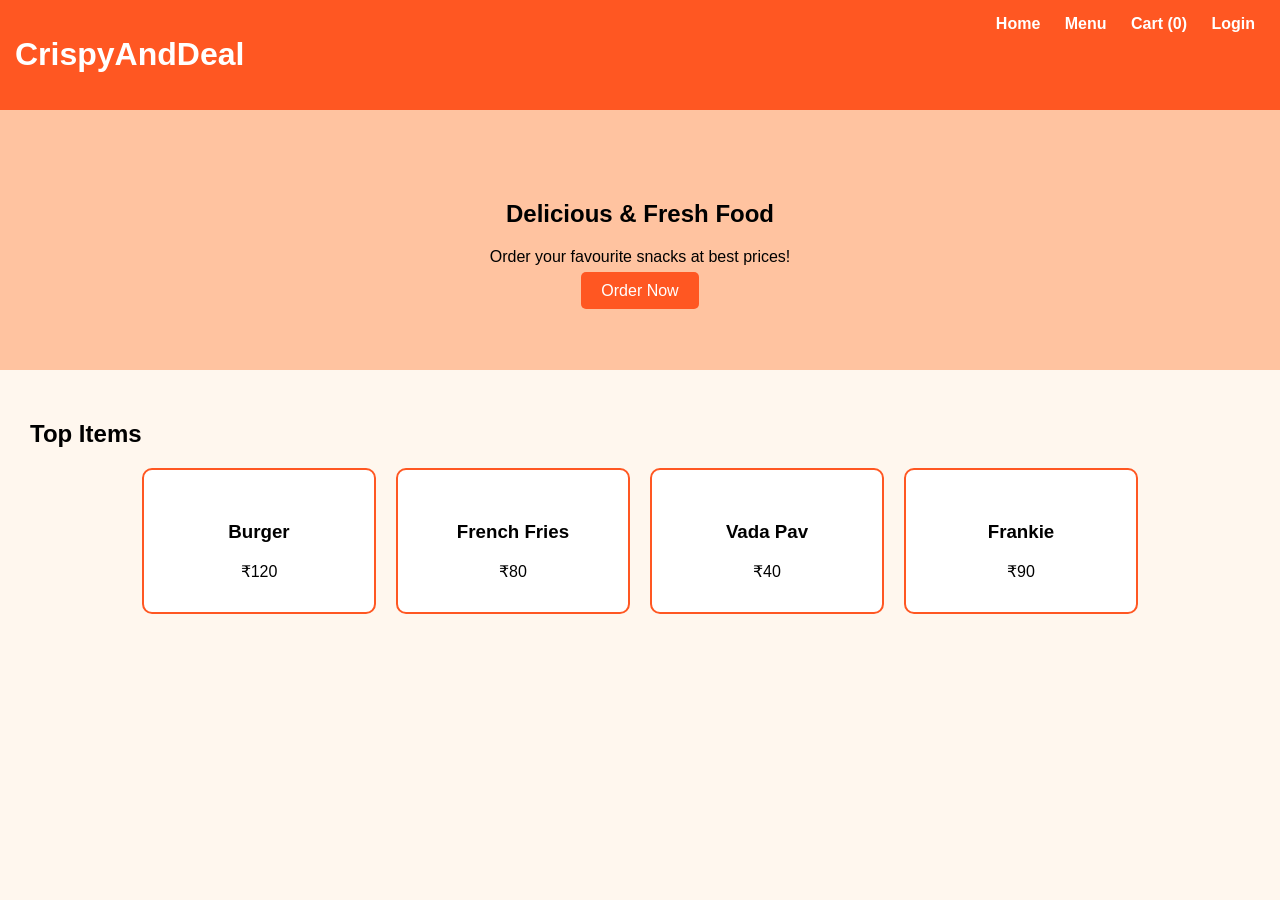
==== index.html @ c0e2f064 "Add files via upload" ====
<!DOCTYPE html>
<html lang="en">
<head>
    <meta charset="UTF-8">
    <title>CrispyAndDeal | Home</title>
    <link rel="stylesheet" href="style.css">
</head>
<body>

<header>
    <h1 class="logo">CrispyAndDeal</h1>
    <nav>
        <a href="index.html">Home</a>
        <a href="menu.html">Menu</a>
        <a href="cart.html">Cart (<span id="cartCount">0</span>)</a>
        <a href="login.html">Login</a>
    </nav>
</header>

<section class="hero">
    <h2>Delicious & Fresh Food</h2>
    <p>Order your favourite snacks at best prices!</p>
    <a href="menu.html" class="btn">Order Now</a>
</section>

<section class="items">
    <h2>Top Items</h2>

    <div class="food-list">
        <div class="card">
            <img src="images/burger.jpg" alt="">
            <h3>Burger</h3>
            <p>₹120</p>
        </div>

        <div class="card">
            <img src="images/fries.jpg" alt="">
            <h3>French Fries</h3>
            <p>₹80</p>
        </div>

        <div class="card">
            <img src="images/vadapav.jpg" alt="">
            <h3>Vada Pav</h3>
            <p>₹40</p>
        </div>

        <div class="card">
            <img src="images/frankie.jpg" alt="">
            <h3>Frankie</h3>
            <p>₹90</p>
        </div>
    </div>

</section>

</body>
<script src="script.js"></script>
</html>
---- style.css ----
body {
    margin: 0;
    font-family: Arial;
    background: #fff7ee;
}

header {
    background: #ff5722;
    padding: 15px;
    color: white;
    display: flex;
    justify-content: space-between;
}

nav a {
    color: white;
    margin: 0 10px;
    font-weight: bold;
    text-decoration: none;
}

.hero {
    padding: 70px;
    text-align: center;
    background: #ffc3a0;
}

.hero .btn {
    padding: 10px 20px;
    background: #ff5722;
    color: white;
    border-radius: 5px;
    text-decoration: none;
}

.items, .menu-grid {
    padding: 30px;
}

.food-list, .menu-grid {
    display: flex;
    gap: 20px;
    flex-wrap: wrap;
    justify-content: center;
}

.card, .item {
    background: white;
    padding: 15px;
    border-radius: 10px;
    width: 200px;
    text-align: center;
    border: 2px solid #ff5722;
}

.card img, .item img {
    width: 100%;
    border-radius: 10px;
}

.form-box {
    background: white;
    padding: 20px;
    width: 300px;
    margin: 50px auto;
    border-radius: 10px;
}

input, textarea {
    width: 95%;
    padding: 10px;
    margin: 10px 0;
}

button {
    padding: 10px;
    width: 100%;
    background: #ff5722;
    color: white;
    border: none;
    border-radius: 5px;
}

.cart-box {
    width: 400px;
    margin: auto;
    background: white;
    padding: 20px;
    border-radius: 10px;
}
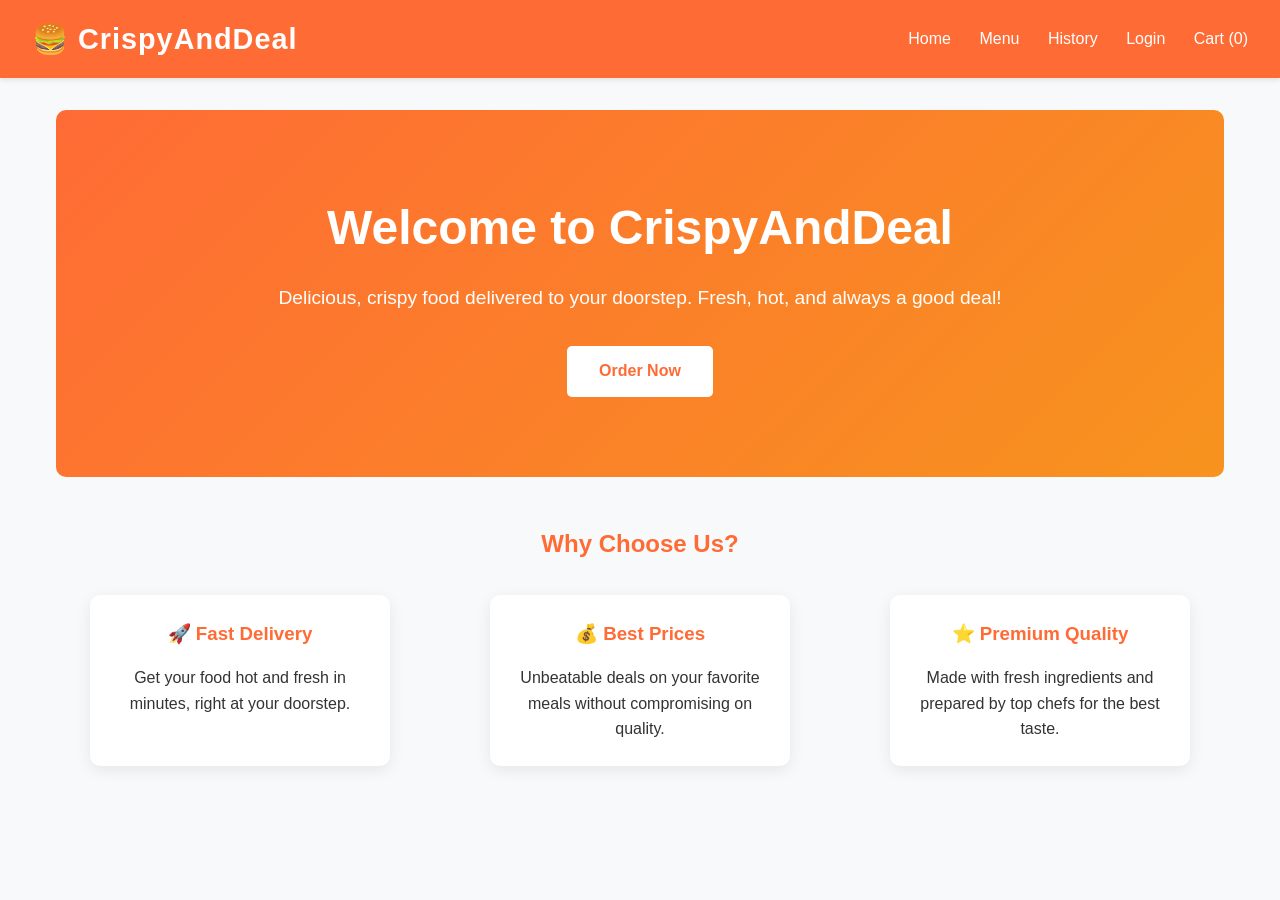
==== commit b6c451e3: "Add files via upload" ====
--- a/index.html
+++ b/index.html
@@ -1,59 +1,50 @@
-<!DOCTYPE html>
-<html lang="en">
-<head>
-    <meta charset="UTF-8">
-    <title>CrispyAndDeal | Home</title>
-    <link rel="stylesheet" href="style.css">
-</head>
-<body>
-
-<header>
-    <h1 class="logo">CrispyAndDeal</h1>
-    <nav>
-        <a href="index.html">Home</a>
-        <a href="menu.html">Menu</a>
-        <a href="cart.html">Cart (<span id="cartCount">0</span>)</a>
-        <a href="login.html">Login</a>
-    </nav>
-</header>
-
-<section class="hero">
-    <h2>Delicious & Fresh Food</h2>
-    <p>Order your favourite snacks at best prices!</p>
-    <a href="menu.html" class="btn">Order Now</a>
-</section>
-
-<section class="items">
-    <h2>Top Items</h2>
-
-    <div class="food-list">
-        <div class="card">
-            <img src="images/burger.jpg" alt="">
-            <h3>Burger</h3>
-            <p>₹120</p>
-        </div>
-
-        <div class="card">
-            <img src="images/fries.jpg" alt="">
-            <h3>French Fries</h3>
-            <p>₹80</p>
-        </div>
-
-        <div class="card">
-            <img src="images/vadapav.jpg" alt="">
-            <h3>Vada Pav</h3>
-            <p>₹40</p>
-        </div>
-
-        <div class="card">
-            <img src="images/frankie.jpg" alt="">
-            <h3>Frankie</h3>
-            <p>₹90</p>
-        </div>
-    </div>
-
-</section>
-
-</body>
-<script src="script.js"></script>
+<!DOCTYPE html>
+<html lang="en">
+<head>
+    <meta charset="UTF-8">
+    <meta name="viewport" content="width=device-width, initial-scale=1.0">
+    <title>Home - CrispyAndDeal</title>
+    <link rel="stylesheet" href="style.css">
+</head>
+<body>
+    <header>
+        <h1>🍔 CrispyAndDeal</h1>
+        <nav>
+            <a href="index.html">Home</a>
+            <a href="menu.html">Menu</a>
+            <a href="history.html">History</a>
+            <a href="login.html" id="loginLink">Login</a>
+            <a href="#" id="logoutLink" onclick="handleLogout()" style="display: none;">Logout</a>
+            <a href="menu.html">Cart (<span id="cartCount">0</span>)</a>
+        </nav>
+    </header>
+
+    <div class="container">
+        <div class="hero" style="background: linear-gradient(135deg, #ff6b35 0%, #f7931e 100%);">
+            <h2>Welcome to CrispyAndDeal</h2>
+            <p>Delicious, crispy food delivered to your doorstep. Fresh, hot, and always a good deal!</p>
+            <a href="menu.html" class="btn" style="background: white; color: #ff6b35;">Order Now</a>
+        </div>
+        
+        <div style="text-align: center; margin-top: 3rem;">
+            <h2 style="color: #ff6b35; margin-bottom: 2rem;">Why Choose Us?</h2>
+            <div style="display: flex; justify-content: space-around; flex-wrap: wrap; gap: 2rem;">
+                <div style="padding: 1.5rem; max-width: 300px; background: white; border-radius: 10px; box-shadow: 0 4px 15px rgba(0,0,0,0.08);">
+                    <h3 style="color: #ff6b35; margin-bottom: 1rem;">🚀 Fast Delivery</h3>
+                    <p>Get your food hot and fresh in minutes, right at your doorstep.</p>
+                </div>
+                <div style="padding: 1.5rem; max-width: 300px; background: white; border-radius: 10px; box-shadow: 0 4px 15px rgba(0,0,0,0.08);">
+                    <h3 style="color: #ff6b35; margin-bottom: 1rem;">💰 Best Prices</h3>
+                    <p>Unbeatable deals on your favorite meals without compromising on quality.</p>
+                </div>
+                <div style="padding: 1.5rem; max-width: 300px; background: white; border-radius: 10px; box-shadow: 0 4px 15px rgba(0,0,0,0.08);">
+                    <h3 style="color: #ff6b35; margin-bottom: 1rem;">⭐ Premium Quality</h3>
+                    <p>Made with fresh ingredients and prepared by top chefs for the best taste.</p>
+                </div>
+            </div>
+        </div>
+    </div>
+
+    <script src="script.js"></script>
+</body>
 </html>
--- a/style.css
+++ b/style.css
@@ -1,90 +1,240 @@
-body {
-    margin: 0;
-    font-family: Arial;
-    background: #fff7ee;
-}
-
-header {
-    background: #ff5722;
-    padding: 15px;
-    color: white;
-    display: flex;
-    justify-content: space-between;
-}
-
-nav a {
-    color: white;
-    margin: 0 10px;
-    font-weight: bold;
-    text-decoration: none;
-}
-
-.hero {
-    padding: 70px;
-    text-align: center;
-    background: #ffc3a0;
-}
-
-.hero .btn {
-    padding: 10px 20px;
-    background: #ff5722;
-    color: white;
-    border-radius: 5px;
-    text-decoration: none;
-}
-
-.items, .menu-grid {
-    padding: 30px;
-}
-
-.food-list, .menu-grid {
-    display: flex;
-    gap: 20px;
-    flex-wrap: wrap;
-    justify-content: center;
-}
-
-.card, .item {
-    background: white;
-    padding: 15px;
-    border-radius: 10px;
-    width: 200px;
-    text-align: center;
-    border: 2px solid #ff5722;
-}
-
-.card img, .item img {
-    width: 100%;
-    border-radius: 10px;
-}
-
-.form-box {
-    background: white;
-    padding: 20px;
-    width: 300px;
-    margin: 50px auto;
-    border-radius: 10px;
-}
-
-input, textarea {
-    width: 95%;
-    padding: 10px;
-    margin: 10px 0;
-}
-
-button {
-    padding: 10px;
-    width: 100%;
-    background: #ff5722;
-    color: white;
-    border: none;
-    border-radius: 5px;
-}
-
-.cart-box {
-    width: 400px;
-    margin: auto;
-    background: white;
-    padding: 20px;
-    border-radius: 10px;
+/* style.css */
+* {
+    margin: 0;
+    padding: 0;
+    box-sizing: border-box;
+    font-family: 'Segoe UI', Tahoma, Geneva, Verdana, sans-serif;
+}
+
+body {
+    background-color: #f8f9fa;
+    color: #333;
+    line-height: 1.6;
+}
+
+header {
+    background-color: #ff6b35;
+    color: white;
+    padding: 1rem 2rem;
+    display: flex;
+    justify-content: space-between;
+    align-items: center;
+    box-shadow: 0 2px 5px rgba(0,0,0,0.1);
+    position: sticky;
+    top: 0;
+    z-index: 100;
+}
+
+header h1 {
+    font-size: 1.8rem;
+    font-weight: bold;
+    letter-spacing: 1px;
+}
+
+nav a {
+    color: white;
+    text-decoration: none;
+    margin-left: 1.5rem;
+    font-weight: 500;
+    transition: color 0.3s;
+}
+
+nav a:hover {
+    color: #ffe5d9;
+}
+
+.container {
+    max-width: 1200px;
+    margin: 2rem auto;
+    padding: 0 1rem;
+}
+
+.hero {
+    text-align: center;
+    padding: 5rem 1rem;
+    background: linear-gradient(rgba(0,0,0,0.6), rgba(0,0,0,0.6)), url('https://images.unsplash.com/photo-1504674900247-0877df9cc836?w=1200&h=400&fit=crop');
+    background-size: cover;
+    background-position: center;
+    color: white;
+    border-radius: 10px;
+    margin-bottom: 2rem;
+}
+
+.hero h2 {
+    font-size: 3rem;
+    margin-bottom: 1rem;
+}
+
+.hero p {
+    font-size: 1.2rem;
+    margin-bottom: 2rem;
+}
+
+.btn {
+    display: inline-block;
+    background-color: #ff6b35;
+    color: white;
+    padding: 0.8rem 2rem;
+    text-decoration: none;
+    border-radius: 5px;
+    border: none;
+    cursor: pointer;
+    font-size: 1rem;
+    font-weight: bold;
+    transition: background-color 0.3s, transform 0.2s;
+}
+
+.btn:hover {
+    background-color: #e85a2b;
+    transform: translateY(-2px);
+}
+
+.menu-grid {
+    display: grid;
+    grid-template-columns: repeat(auto-fit, minmax(260px, 1fr));
+    gap: 2rem;
+    margin-top: 2rem;
+}
+
+.menu-item {
+    background: white;
+    border-radius: 10px;
+    overflow: hidden;
+    box-shadow: 0 4px 15px rgba(0,0,0,0.08);
+    transition: transform 0.3s, box-shadow 0.3s;
+}
+
+.menu-item:hover {
+    transform: translateY(-5px);
+    box-shadow: 0 8px 25px rgba(0,0,0,0.15);
+}
+
+.menu-item img {
+    width: 100%;
+    height: 200px;
+    object-fit: cover;
+}
+
+.menu-item-content {
+    padding: 1.5rem;
+    text-align: center;
+}
+
+.menu-item h3 {
+    margin-bottom: 0.5rem;
+    color: #222;
+    font-size: 1.3rem;
+}
+
+.price {
+    color: #ff6b35;
+    font-size: 1.4rem;
+    font-weight: bold;
+    margin-bottom: 1rem;
+    display: block;
+}
+
+.form-container {
+    max-width: 400px;
+    margin: 4rem auto;
+    background: white;
+    padding: 2.5rem;
+    border-radius: 10px;
+    box-shadow: 0 4px 15px rgba(0,0,0,0.08);
+}
+
+.form-container h2 {
+    text-align: center;
+    margin-bottom: 1.5rem;
+    color: #ff6b35;
+}
+
+.form-group {
+    margin-bottom: 1.5rem;
+}
+
+.form-group label {
+    display: block;
+    margin-bottom: 0.5rem;
+    font-weight: 600;
+    color: #555;
+}
+
+.form-group input {
+    width: 100%;
+    padding: 0.8rem;
+    border: 1px solid #ddd;
+    border-radius: 5px;
+    font-size: 1rem;
+    transition: border-color 0.3s;
+}
+
+.form-group input:focus {
+    outline: none;
+    border-color: #ff6b35;
+}
+
+.cart-summary {
+    background: white;
+    padding: 2rem;
+    border-radius: 10px;
+    box-shadow: 0 4px 15px rgba(0,0,0,0.08);
+    margin-top: 2rem;
+}
+
+.cart-summary h3 {
+    margin-bottom: 1rem;
+    border-bottom: 2px solid #ff6b35;
+    padding-bottom: 0.5rem;
+}
+
+.history-item {
+    background: white;
+    padding: 1.5rem;
+    border-radius: 10px;
+    box-shadow: 0 4px 15px rgba(0,0,0,0.08);
+    margin-bottom: 1rem;
+    display: flex;
+    justify-content: space-between;
+    align-items: center;
+    flex-wrap: wrap;
+    gap: 1rem;
+}
+
+.history-item .order-details {
+    flex: 1;
+}
+
+.history-item .order-total {
+    text-align: right;
+    min-width: 120px;
+}
+
+.empty-state {
+    text-align: center;
+    padding: 3rem;
+    color: #777;
+    font-size: 1.1rem;
+}
+
+@media (max-width: 768px) {
+    header {
+        flex-direction: column;
+        gap: 1rem;
+    }
+    
+    nav {
+        display: flex;
+        flex-wrap: wrap;
+        justify-content: center;
+        gap: 0.5rem;
+    }
+    
+    nav a {
+        margin: 0 0.5rem;
+    }
+    
+    .hero h2 {
+        font-size: 2rem;
+    }
 }
